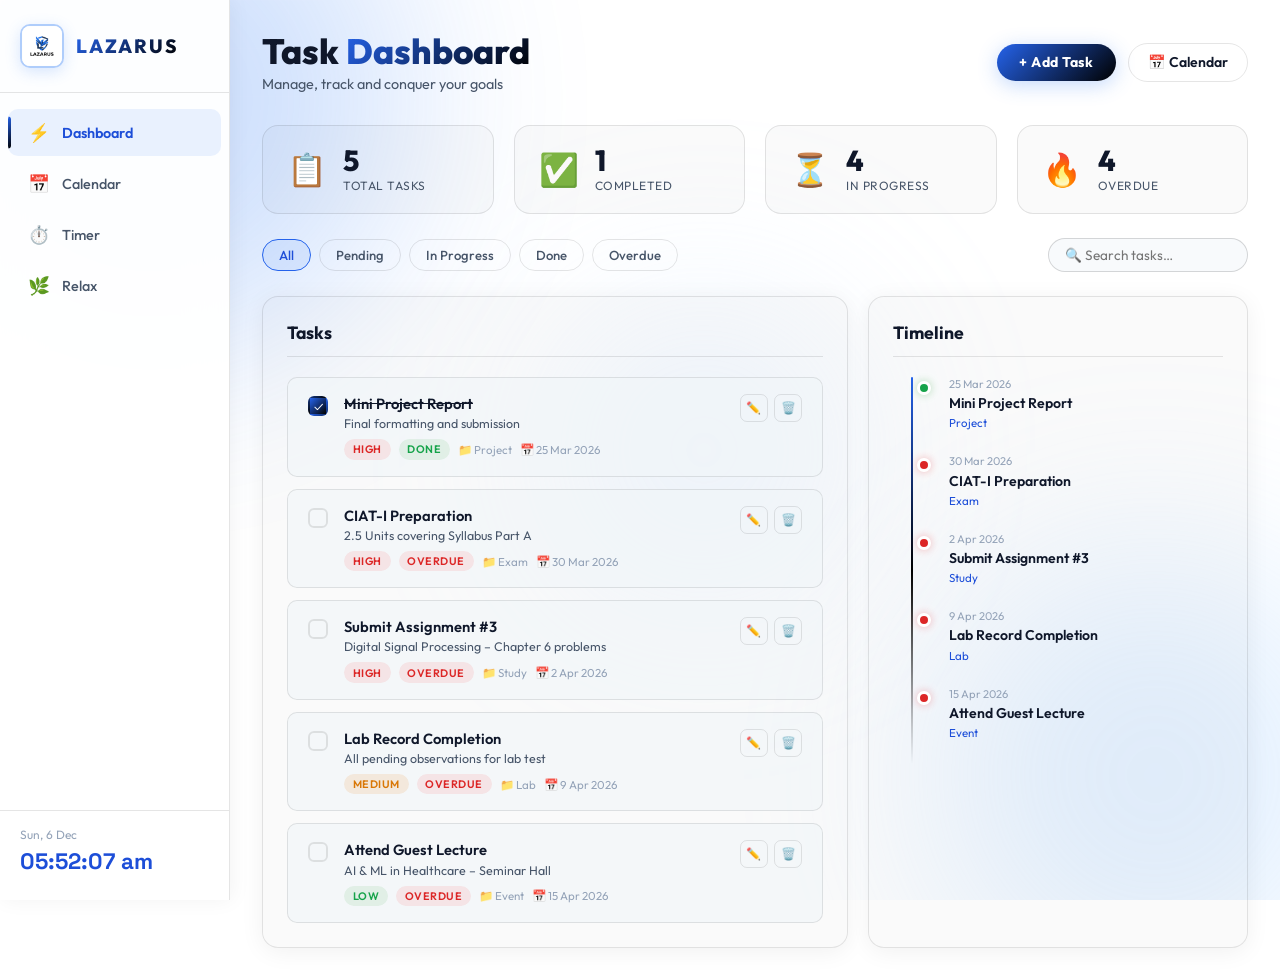
==== index.html @ f852802d "Initial commit for LAZARUS website" ====
<!DOCTYPE html>
<html lang="en">
<head>
  <meta charset="UTF-8" />
  <meta name="viewport" content="width=device-width, initial-scale=1.0"/>
  <title>LAZARUS – Task Manager & Tracker</title>
  <meta name="description" content="LAZARUS – Your personal task manager, timeline tracker, academic calendar, timer and relax hub." />
  <link rel="preconnect" href="https://fonts.googleapis.com" />
  <link href="https://fonts.googleapis.com/css2?family=Outfit:wght@300;400;500;600;700;800&family=Space+Grotesk:wght@300;400;500;600;700&display=swap" rel="stylesheet" />
  <link rel="stylesheet" href="css/style.css" />
  <link rel="icon" href="assets/logo.png" />
</head>
<body>

  <!-- SVG Gradient Defs (for timer ring) -->
  <svg style="position:absolute;width:0;height:0;overflow:hidden">
    <defs>
      <linearGradient id="ringGrad" x1="0%" y1="0%" x2="100%" y2="100%">
        <stop offset="0%"   stop-color="#2563eb"/>
        <stop offset="50%"  stop-color="#1d4ed8"/>
        <stop offset="100%" stop-color="#000000"/>
      </linearGradient>
    </defs>
  </svg>

  <!-- Animated background -->
  <div class="bg-orbs" id="bgOrbs">
    <div class="orb orb1"></div>
    <div class="orb orb2"></div>
    <div class="orb orb3"></div>
  </div>
  <div class="grid-overlay"></div>

  <!-- ═══════════════════════════════════════════════════════
       SIDEBAR
       ═══════════════════════════════════════════════════════ -->
  <aside class="sidebar" id="sidebar">
    <div class="sidebar-logo">
      <img src="assets/logo.png" alt="LAZARUS Logo" class="logo-img" />
      <span class="logo-text">LAZARUS</span>
    </div>
    <nav class="sidebar-nav">
      <a href="#" class="nav-item active" data-page="dashboard" id="nav-dashboard">
        <span class="nav-icon">⚡</span><span class="nav-label">Dashboard</span>
      </a>
      <a href="#" class="nav-item" data-page="calendar" id="nav-calendar">
        <span class="nav-icon">📅</span><span class="nav-label">Calendar</span>
      </a>
      <a href="#" class="nav-item" data-page="timer" id="nav-timer">
        <span class="nav-icon">⏱️</span><span class="nav-label">Timer</span>
      </a>
      <a href="#" class="nav-item" data-page="relax" id="nav-relax">
        <span class="nav-icon">🌿</span><span class="nav-label">Relax</span>
      </a>
    </nav>
    <div class="sidebar-footer">
      <div class="sidebar-date" id="sidebarDate"></div>
      <div class="sidebar-time" id="sidebarTime"></div>
    </div>
  </aside>

  <!-- ═══════════════════════════════════════════════════════
       PAGE 1 ─ DASHBOARD
       ═══════════════════════════════════════════════════════ -->
  <main class="main-content page-section active" id="page-dashboard">
    <header class="topbar">
      <div class="topbar-left">
        <h1 class="page-title">Task <span class="gradient-text">Dashboard</span></h1>
        <p class="page-subtitle">Manage, track and conquer your goals</p>
      </div>
      <div class="topbar-right">
        <button class="btn-primary" id="addTaskBtn">+ Add Task</button>
        <button class="btn-secondary" id="goCalendarBtn">📅 Calendar</button>
      </div>
    </header>

    <!-- Stats -->
    <section class="stats-row" aria-label="Task statistics">
      <div class="stat-card"><div class="stat-icon">📋</div><div class="stat-info"><span class="stat-num" id="statTotal">0</span><span class="stat-label">Total Tasks</span></div></div>
      <div class="stat-card"><div class="stat-icon">✅</div><div class="stat-info"><span class="stat-num" id="statDone">0</span><span class="stat-label">Completed</span></div></div>
      <div class="stat-card"><div class="stat-icon">⏳</div><div class="stat-info"><span class="stat-num" id="statPending">0</span><span class="stat-label">In Progress</span></div></div>
      <div class="stat-card"><div class="stat-icon">🔥</div><div class="stat-info"><span class="stat-num" id="statOverdue">0</span><span class="stat-label">Overdue</span></div></div>
    </section>

    <!-- Filters -->
    <div class="filter-bar">
      <button class="filter-btn active" data-filter="all">All</button>
      <button class="filter-btn" data-filter="pending">Pending</button>
      <button class="filter-btn" data-filter="in-progress">In Progress</button>
      <button class="filter-btn" data-filter="done">Done</button>
      <button class="filter-btn" data-filter="overdue">Overdue</button>
      <div class="filter-search"><input type="text" id="searchInput" placeholder="🔍 Search tasks…" /></div>
    </div>

    <!-- Tasks + Timeline -->
    <div class="dash-grid">
      <section class="task-section glass-card">
        <h2 class="section-title">Tasks</h2>
        <div class="task-list" id="taskList"></div>
        <div class="empty-state" id="emptyState" style="display:none">
          <div class="empty-icon">📭</div>
          <p>No tasks yet. Click <strong>+ Add Task</strong> to get started!</p>
        </div>
      </section>
      <section class="timeline-section glass-card">
        <h2 class="section-title">Timeline</h2>
        <div class="timeline" id="timeline"></div>
      </section>
    </div>
  </main>

  <!-- ═══════════════════════════════════════════════════════
       PAGE 2 ─ CALENDAR
       ═══════════════════════════════════════════════════════ -->
  <main class="main-content page-section" id="page-calendar">
    <header class="topbar">
      <div class="topbar-left">
        <h1 class="page-title">Academic <span class="gradient-text">Calendar</span></h1>
        <p class="page-subtitle">KPR Institute – Even Semester 2025–2026</p>
      </div>
      <div class="topbar-right">
        <button class="btn-secondary" id="prevMonth">‹ Prev</button>
        <span class="month-label" id="monthLabel"></span>
        <button class="btn-secondary" id="nextMonth">Next ›</button>
      </div>
    </header>

    <div class="cal-summary-strip glass-card">
      <div class="summary-item"><span class="sum-icon">📅</span><span class="sum-num" id="sumWorkingDays">–</span><span class="sum-label">Working Days</span></div>
      <div class="summary-item"><span class="sum-icon">🎉</span><span class="sum-num" id="sumHolidays">–</span><span class="sum-label">Holidays</span></div>
      <div class="summary-item"><span class="sum-icon">🗓️</span><span class="sum-num" id="sumSundays">–</span><span class="sum-label">Sundays</span></div>
      <div class="summary-item"><span class="sum-icon">📊</span><span class="sum-num" id="sumProgress">–%</span><span class="sum-label">Month Progress</span></div>
    </div>

    <div class="cal-layout">
      <section class="cal-section glass-card">
        <div class="cal-header">
          <div class="cal-day-names"><span>Sun</span><span>Mon</span><span>Tue</span><span>Wed</span><span>Thu</span><span>Fri</span><span>Sat</span></div>
        </div>
        <div class="cal-grid" id="calGrid"></div>
        <div class="cal-legend">
          <span class="leg-item"><span class="leg-dot ld-today"></span> Today</span>
          <span class="leg-item"><span class="leg-dot ld-holiday"></span> Holiday</span>
          <span class="leg-item"><span class="leg-dot ld-sunday"></span> Sunday</span>
          <span class="leg-item"><span class="leg-dot ld-working"></span> Working Day</span>
          <span class="leg-item"><span class="leg-dot ld-event"></span> Exam/Event</span>
        </div>
      </section>
      <aside class="cal-aside">
        <div class="cal-info-card glass-card">
          <h3>🎉 Holidays This Month</h3>
          <ul class="holiday-list" id="holidayList"></ul>
        </div>
        <div class="cal-info-card glass-card">
          <h3>📌 Key Academic Events</h3>
          <ul class="event-list" id="eventList"></ul>
        </div>
      </aside>
    </div>
  </main>

  <!-- ═══════════════════════════════════════════════════════
       PAGE 3 ─ TIMER
       ═══════════════════════════════════════════════════════ -->
  <main class="main-content page-section" id="page-timer">
    <header class="topbar">
      <div class="topbar-left">
        <h1 class="page-title">Focus <span class="gradient-text">Timer</span></h1>
        <p class="page-subtitle">Stay focused, stay productive</p>
      </div>
    </header>

    <div class="timer-mode-tabs">
      <button class="mode-tab active" data-mode="pomodoro">🍅 Pomodoro</button>
      <button class="mode-tab" data-mode="countdown">⏬ Countdown</button>
      <button class="mode-tab" data-mode="stopwatch">⏱ Stopwatch</button>
    </div>

    <div class="timer-center">
      <div class="timer-ring-wrapper">
        <svg class="timer-ring" viewBox="0 0 300 300">
          <circle class="ring-bg" cx="150" cy="150" r="130" />
          <circle class="ring-progress" cx="150" cy="150" r="130" id="ringProgress" stroke="url(#ringGrad)" />
        </svg>
        <div class="timer-display">
          <div class="timer-mode-label" id="timerModeLabel">🍅 FOCUS</div>
          <div class="timer-digits" id="timerDigits">25:00</div>
          <div class="timer-session" id="timerSession">Session 1</div>
        </div>
      </div>

      <div class="timer-controls">
        <button class="timer-btn" id="timerReset" title="Reset">↺</button>
        <button class="timer-btn timer-btn-main" id="timerStart">▶</button>
        <button class="timer-btn" id="timerSkip" title="Skip">⏭</button>
      </div>

      <!-- Countdown input -->
      <div class="countdown-input" id="countdownInput" style="display:none">
        <div class="ci-row">
          <div class="ci-field"><input type="number" id="cdHours" min="0" max="99" value="0" /><label>Hours</label></div>
          <span class="ci-sep">:</span>
          <div class="ci-field"><input type="number" id="cdMinutes" min="0" max="59" value="5" /><label>Minutes</label></div>
          <span class="ci-sep">:</span>
          <div class="ci-field"><input type="number" id="cdSeconds" min="0" max="59" value="0" /><label>Seconds</label></div>
        </div>
        <button class="btn-primary" id="setCountdownBtn">Set Timer</button>
      </div>

      <!-- Pomodoro settings -->
      <div class="pomodoro-settings glass-card" id="pomodoroSettings">
        <h3>⚙️ Pomodoro Settings</h3>
        <div class="pomo-row"><label>Focus (min)</label><input type="range" id="focusDur" min="5" max="60" value="25" step="5" /><span id="focusDurVal">25</span></div>
        <div class="pomo-row"><label>Short Break (min)</label><input type="range" id="shortBreak" min="1" max="15" value="5" step="1" /><span id="shortBreakVal">5</span></div>
        <div class="pomo-row"><label>Long Break (min)</label><input type="range" id="longBreak" min="5" max="30" value="15" step="5" /><span id="longBreakVal">15</span></div>
        <div class="pomo-row"><label>Sessions before long break</label><input type="range" id="sessionsCount" min="2" max="8" value="4" step="1" /><span id="sessionsCountVal">4</span></div>
      </div>

      <!-- Laps -->
      <div class="laps-section glass-card" id="lapsSection" style="display:none">
        <h3>🏁 Laps</h3>
        <div class="laps-list" id="lapsList"></div>
        <button class="btn-ghost" id="lapBtn">+ Record Lap</button>
      </div>
    </div>
  </main>

  <!-- ═══════════════════════════════════════════════════════
       PAGE 4 ─ RELAX
       ═══════════════════════════════════════════════════════ -->
  <main class="main-content page-section" id="page-relax">
    <header class="topbar">
      <div class="topbar-left">
        <h1 class="page-title">Relax & <span class="gradient-text">Wellness</span></h1>
        <p class="page-subtitle">Take a breath. You deserve it.</p>
      </div>
    </header>

    <section class="relax-grid">
      <div class="activity-card glass-card"><div class="activity-icon">🫁</div><h3>Deep Breathing</h3><p>4-7-8 breathing technique to reduce anxiety instantly</p><button class="btn-primary start-activity" data-activity="breathe">Start</button></div>
      <div class="activity-card glass-card"><div class="activity-icon">👁️</div><h3>Eye Relaxation</h3><p>20-20-20 rule and palming to relieve eye strain</p><button class="btn-primary start-activity" data-activity="eye">Start</button></div>
      <div class="activity-card glass-card"><div class="activity-icon">🧘</div><h3>Desk Stretches</h3><p>Quick stretches to release tension from long sessions</p><button class="btn-primary start-activity" data-activity="stretch">Start</button></div>
      <div class="activity-card glass-card"><div class="activity-icon">🌸</div><h3>Mindfulness Pause</h3><p>5-4-3-2-1 grounding technique for sensory awareness</p><button class="btn-primary start-activity" data-activity="mindful">Start</button></div>
      <div class="activity-card glass-card"><div class="activity-icon">💆</div><h3>Neck & Shoulder Roll</h3><p>Ease neck stiffness with guided movements</p><button class="btn-primary start-activity" data-activity="neck">Start</button></div>
      <div class="activity-card glass-card"><div class="activity-icon">🎯</div><h3>Focus Reset</h3><p>Box breathing to re-center and sharpen concentration</p><button class="btn-primary start-activity" data-activity="focus">Start</button></div>
    </section>
  </main>

  <!-- ═══════════════════════════════════════════════════════
       MODALS
       ═══════════════════════════════════════════════════════ -->

  <!-- Add/Edit Task Modal -->
  <div class="modal-overlay" id="modalOverlay">
    <div class="modal glass-card" id="taskModal">
      <div class="modal-header">
        <h3 id="modalTitle">Add New Task</h3>
        <button class="modal-close" id="modalClose">✕</button>
      </div>
      <form id="taskForm">
        <div class="form-group"><label for="taskName">Task Name</label><input type="text" id="taskName" placeholder="Enter task name…" required /></div>
        <div class="form-group"><label for="taskDesc">Description</label><textarea id="taskDesc" placeholder="Brief description…" rows="3"></textarea></div>
        <div class="form-row">
          <div class="form-group"><label for="taskDate">Due Date</label><input type="date" id="taskDate" required /></div>
          <div class="form-group"><label for="taskPriority">Priority</label><select id="taskPriority"><option value="low">🟢 Low</option><option value="medium" selected>🟡 Medium</option><option value="high">🔴 High</option></select></div>
        </div>
        <div class="form-group"><label for="taskStatus">Status</label><select id="taskStatus"><option value="pending">⏳ Pending</option><option value="in-progress">🔄 In Progress</option><option value="done">✅ Done</option></select></div>
        <div class="form-group"><label for="taskCategory">Category</label><input type="text" id="taskCategory" placeholder="e.g. Study, Project, Personal…" /></div>
        <div class="modal-actions">
          <button type="button" class="btn-ghost" id="cancelBtn">Cancel</button>
          <button type="submit" class="btn-primary" id="saveTaskBtn">Save Task</button>
        </div>
      </form>
    </div>
  </div>

  <!-- Relax Activity Modal -->
  <div class="relax-overlay" id="relaxOverlay" style="display:none">
    <div class="relax-modal glass-card" id="relaxModal">
      <button class="modal-close" id="relaxClose">✕</button>
      <div class="relax-header">
        <div class="relax-icon-big" id="relaxIconBig"></div>
        <h2 id="relaxTitle"></h2>
        <p id="relaxSubtitle"></p>
      </div>
      <div class="relax-anim-area" id="relaxAnimArea">
        <div class="breath-circle" id="breathCircle" style="display:none">
          <div class="breath-ring"></div>
          <div class="breath-text" id="breathText">Ready</div>
        </div>
        <div class="eye-exercise" id="eyeExercise" style="display:none">
          <div class="eye-target" id="eyeTarget">👁️</div>
        </div>
        <div class="generic-anim" id="genericAnim" style="display:none">
          <div class="pulse-dot"></div>
        </div>
      </div>
      <div class="step-display">
        <div class="step-progress-bar"><div class="step-progress-fill" id="stepFill"></div></div>
        <div class="step-counter" id="stepCounter">Step 1 of 5</div>
        <div class="step-instruction" id="stepInstruction"></div>
        <div class="step-duration" id="stepDuration"></div>
      </div>
      <div class="relax-nav">
        <button class="btn-ghost" id="prevStep" disabled>‹ Prev</button>
        <button class="btn-primary" id="nextStep">Next ›</button>
      </div>
    </div>
  </div>

  <!-- Single unified JavaScript -->
  <script src="js/app.js"></script>
</body>
</html>
---- css/style.css ----
/* ============================================================
   LAZARUS – Master Stylesheet
   Design: Dark neon-tech with glassmorphism + animations
   ============================================================ */

/* ------------ Google Fonts & CSS Reset ------------ */
*, *::before, *::after { box-sizing: border-box; margin: 0; padding: 0; }

:root {
  /* Color Palette – White Background, Black Text, Blue Accents */
  --bg-deep:       #ffffff;
  --bg-mid:        #f1f5f9;
  --bg-card:       rgba(0,0,0,0.02);
  --bg-card-hover: rgba(0,0,0,0.05);
  --border:        rgba(0,0,0,0.1);
  --border-glow:   rgba(37,99,235,0.4);

  --sky:    #2563eb;
  --sky-dark: #1d4ed8;
  --orange: #000000;
  --orange-light: #333333;
  --orange-dark: #000000;
  --blue:   #3b82f6;
  --green:  #16a34a;
  --red:    #dc2626;
  --amber:  #d97706;
  --purple: #7c3aed;
  --pink:   #db2777;

  --text-primary:   #0f172a;
  --text-secondary: #475569;
  --text-muted:     #94a3b8;

  /* Gradient */
  --grad-main:  linear-gradient(135deg, var(--sky) 0%, #000000 100%);
  --grad-warm:  linear-gradient(135deg, #000000, var(--sky));
  --grad-cool:  linear-gradient(135deg, var(--sky), var(--blue));

  /* Sidebar */
  --sidebar-w: 230px;

  /* Typography */
  --font-main: 'Outfit', sans-serif;
  --font-mono: 'Space Grotesk', monospace;

  /* Spacing */
  --gap: 1.25rem;
  --radius: 16px;
  --radius-sm: 10px;
  --radius-lg: 24px;

  /* Transition */
  --tr: 0.3s cubic-bezier(0.4, 0, 0.2, 1);
}

html { scroll-behavior: smooth; }

body {
  font-family: var(--font-main);
  background: var(--bg-deep);
  color: var(--text-primary);
  min-height: 100vh;
  display: flex;
  overflow-x: hidden;
  
  
}

/* ============================================================
   ANIMATED BACKGROUND
   ============================================================ */
.bg-orbs {
  position: fixed;
  inset: 0;
  pointer-events: none;
  z-index: 0;
  overflow: hidden;
}

.orb {
  position: absolute;
  border-radius: 50%;
  filter: blur(100px);
  opacity: 0.25;
  animation: drift 18s ease-in-out infinite;
}

.orb1 {
  width: 500px; height: 500px;
  background: #3b82f6;
  top: -150px; left: -100px;
  animation-delay: 0s;
}
.orb2 {
  width: 450px; height: 450px;
  background: #93c5fd;
  bottom: -100px; right: -100px;
  animation-delay: -6s;
}
.orb3 {
  width: 300px; height: 300px;
  background: #bfdbfe;
  top: 50%; left: 55%;
  transform: translate(-50%, -50%);
  animation-delay: -12s;
}

@keyframes drift {
  0%,100% { transform: translate(0,0) scale(1); }
  33%      { transform: translate(40px,-30px) scale(1.05); }
  66%      { transform: translate(-30px,40px) scale(0.95); }
}

/* Relax page soft orbs */
.page-relax .orb1 { background: #2563eb; }
.page-relax .orb2 { background: #0f172a; }
.page-relax .orb3 { background: #1e3a8a; opacity:0.2; }

.grid-overlay {
  position: fixed;
  inset: 0;
  z-index: 0;
  pointer-events: none;
  background-image:
    linear-gradient(rgba(255,255,255,0.03) 1px, transparent 1px),
    linear-gradient(90deg, rgba(255,255,255,0.03) 1px, transparent 1px);
  background-size: 48px 48px;
}

/* ============================================================
   SIDEBAR
   ============================================================ */
.sidebar {
  position: fixed;
  left: 0; top: 0; bottom: 0;
  width: var(--sidebar-w);
  background: rgba(255,255,255,0.95);
  backdrop-filter: blur(20px);
  border-right: 1px solid rgba(0,0,0,0.1);
  display: flex;
  flex-direction: column;
  z-index: 100;
  padding: 1.5rem 0;
  transition: var(--tr);
  box-shadow: 2px 0 20px rgba(0,0,0,0.05);
}

.sidebar-logo {
  display: flex;
  align-items: center;
  gap: 0.75rem;
  padding: 0 1.25rem 1.5rem;
  border-bottom: 1px solid var(--border);
}

.logo-img {
  width: 44px; height: 44px;
  border-radius: 10px;
  object-fit: cover;
  border: 2px solid rgba(59,130,246,0.4);
  box-shadow: 0 4px 15px rgba(59,130,246,0.2);
  transition: var(--tr);
}
.logo-img:hover { box-shadow: 0 4px 25px rgba(59,130,246,0.4); transform: scale(1.05); }

.logo-text {
  font-weight: 800;
  font-size: 1.2rem;
  background: var(--grad-main);
  -webkit-background-clip: text;
  -webkit-text-fill-color: transparent;
  background-clip: text;
  letter-spacing: 2px;
}

.sidebar-nav {
  flex: 1;
  padding: 1rem 0;
  display: flex;
  flex-direction: column;
  gap: 0.25rem;
}

.nav-item {
  display: flex;
  align-items: center;
  gap: 0.75rem;
  padding: 0.75rem 1.25rem;
  color: var(--text-secondary);
  text-decoration: none;
  border-radius: var(--radius-sm);
  margin: 0 0.5rem;
  font-weight: 500;
  font-size: 0.9rem;
  transition: var(--tr);
  position: relative;
  overflow: hidden;
}

.nav-item::before {
  content: '';
  position: absolute;
  left: 0; top: 50%;
  transform: translateY(-50%);
  width: 3px; height: 0;
  background: var(--grad-main);
  border-radius: 0 3px 3px 0;
  transition: var(--tr);
}

.nav-item:hover {
  color: var(--text-primary);
  background: rgba(59,130,246,0.06);
}
.nav-item:hover::before { height: 60%; }

.nav-item.active {
  color: var(--sky-dark);
  background: rgba(59,130,246,0.1);
  font-weight: 600;
}
.nav-item.active::before { height: 70%; }

.nav-icon { font-size: 1.1rem; }
.nav-label { font-size: 0.9rem; }

.sidebar-footer {
  padding: 1rem 1.25rem 0;
  border-top: 1px solid var(--border);
  font-size: 0.75rem;
  color: var(--text-muted);
}
.sidebar-time {
  font-size: 1.4rem;
  font-weight: 700;
  color: var(--sky-dark);
  font-family: var(--font-mono);
  margin-top: 0.3rem;
}

/* ============================================================
   MAIN CONTENT
   ============================================================ */
.main-content {
  margin-left: var(--sidebar-w);
  flex: 1;
  padding: 2rem;
  position: relative;
  z-index: 1;
  min-height: 100vh;
  overflow-y: auto;
}

.topbar {
  display: flex;
  align-items: center;
  justify-content: space-between;
  flex-wrap: wrap;
  gap: 1rem;
  margin-bottom: 2rem;
  animation: slideDown 0.5s ease forwards;
}

@keyframes slideDown {
  from { opacity:0; transform:translateY(-20px); }
  to   { opacity:1; transform:translateY(0); }
}

.page-title {
  font-size: 2.2rem;
  font-weight: 800;
  line-height: 1.1;
}
.gradient-text {
  background: var(--grad-main);
  -webkit-background-clip: text;
  -webkit-text-fill-color: transparent;
  background-clip: text;
}
.page-subtitle { color: var(--text-secondary); font-size: 0.9rem; margin-top: 0.25rem; }

.topbar-right { display: flex; align-items: center; gap: 0.75rem; flex-wrap: wrap; }

/* ============================================================
   GLASS CARD
   ============================================================ */
.glass-card {
  background: var(--bg-card);
  border: 1px solid var(--border);
  border-radius: var(--radius);
  backdrop-filter: blur(20px);
  -webkit-backdrop-filter: blur(20px);
  transition: var(--tr);
  animation: fadeUp 0.5s ease forwards;
  box-shadow: 0 4px 24px rgba(0,0,0,0.06);
}
.glass-card:hover { border-color: rgba(37,99,235,0.25); box-shadow: 0 8px 32px rgba(37,99,235,0.1); }

@keyframes fadeUp {
  from { opacity:0; transform:translateY(24px); }
  to   { opacity:1; transform:translateY(0); }
}

/* ============================================================
   BUTTONS
   ============================================================ */
.btn-primary {
  background: var(--grad-main);
  color: #ffffff;
  font-weight: 700;
  font-size: 0.88rem;
  padding: 0.6rem 1.4rem;
  border: none;
  border-radius: 50px;
  cursor: pointer;
  transition: var(--tr);
  font-family: var(--font-main);
  letter-spacing: 0.5px;
  box-shadow: 0 4px 20px rgba(59,130,246,0.3);
}
.btn-primary:hover { transform: translateY(-2px); box-shadow: 0 8px 30px rgba(0,0,0,0.35); }
.btn-primary:active { transform: translateY(0); }

.btn-secondary {
  background: transparent;
  color: var(--text-primary);
  font-weight: 600;
  font-size: 0.88rem;
  padding: 0.6rem 1.2rem;
  border: 1px solid var(--border);
  border-radius: 50px;
  cursor: pointer;
  transition: var(--tr);
  font-family: var(--font-main);
  text-decoration: none;
  display: inline-flex;
  align-items: center;
  gap: 0.4rem;
}
.btn-secondary:hover { border-color: var(--sky); color: var(--sky-dark); background: rgba(59,130,246,0.08); }

.btn-ghost {
  background: transparent;
  color: var(--text-secondary);
  font-weight: 500;
  font-size: 0.88rem;
  padding: 0.6rem 1.2rem;
  border: 1px solid var(--border);
  border-radius: 50px;
  cursor: pointer;
  transition: var(--tr);
  font-family: var(--font-main);
}
.btn-ghost:hover { color: var(--text-primary); background: var(--bg-card-hover); }
.btn-ghost:disabled { opacity: 0.4; cursor: not-allowed; }

/* ============================================================
   STATS ROW (Dashboard)
   ============================================================ */
.stats-row {
  display: grid;
  grid-template-columns: repeat(4, 1fr);
  gap: var(--gap);
  margin-bottom: 1.5rem;
  animation: fadeUp 0.5s 0.1s ease both;
}

.stat-card {
  display: flex;
  align-items: center;
  gap: 1rem;
  padding: 1.25rem 1.5rem;
  border-radius: var(--radius);
  background: var(--bg-card);
  border: 1px solid var(--border);
  backdrop-filter: blur(20px);
  position: relative;
  overflow: hidden;
  cursor: default;
  transition: var(--tr);
}
.stat-card:hover { transform: translateY(-3px); border-color: var(--border-glow); box-shadow: 0 8px 24px rgba(59,130,246,0.12); }
.stat-card::after {
  content:'';
  position:absolute;
  inset:0;
  background: var(--grad-main);
  opacity: 0;
  transition: var(--tr);
  border-radius: var(--radius);
}
.stat-card:hover::after { opacity: 0.04; }

.stat-icon { font-size: 2rem; }
.stat-num { display: block; font-size: 1.8rem; font-weight: 800; color: var(--text-primary); line-height: 1; }
.stat-label { display: block; font-size: 0.75rem; color: var(--text-secondary); margin-top: 0.2rem; text-transform: uppercase; letter-spacing: 0.5px; }

/* ============================================================
   FILTER BAR
   ============================================================ */
.filter-bar {
  display: flex;
  align-items: center;
  gap: 0.5rem;
  margin-bottom: 1.5rem;
  flex-wrap: wrap;
  animation: fadeUp 0.5s 0.15s ease both;
}
.filter-btn {
  padding: 0.45rem 1rem;
  border-radius: 50px;
  border: 1px solid var(--border);
  background: transparent;
  color: var(--text-secondary);
  font-size: 0.82rem;
  font-weight: 500;
  cursor: pointer;
  transition: var(--tr);
  font-family: var(--font-main);
}
.filter-btn.active, .filter-btn:hover { border-color: var(--sky); color: var(--sky-dark); background: rgba(59,130,246,0.1); }
.filter-search { margin-left: auto; }
.filter-search input {
  background: #f8fafc;
  border: 1px solid rgba(0,0,0,0.15);
  border-radius: 50px;
  color: var(--text-primary);
  padding: 0.45rem 1rem;
  font-size: 0.85rem;
  font-family: var(--font-main);
  outline: none;
  transition: var(--tr);
  width: 200px;
}
.filter-search input:focus { border-color: var(--sky); box-shadow: 0 0 0 3px rgba(59,130,246,0.15); }

/* ============================================================
   DASH GRID
   ============================================================ */
.dash-grid {
  display: grid;
  grid-template-columns: 1fr 380px;
  gap: var(--gap);
  animation: fadeUp 0.5s 0.2s ease both;
}

.section-title {
  font-size: 1.1rem;
  font-weight: 700;
  color: var(--text-primary);
  margin-bottom: 1.25rem;
  padding-bottom: 0.75rem;
  border-bottom: 1px solid var(--border);
}

.task-section, .timeline-section { padding: 1.5rem; }

/* ============================================================
   TASK LIST
   ============================================================ */
.task-list { display: flex; flex-direction: column; gap: 0.75rem; }

.task-item {
  display: flex;
  align-items: flex-start;
  gap: 1rem;
  padding: 1rem 1.25rem;
  border-radius: var(--radius-sm);
  background: rgba(241,245,249,0.6);
  border: 1px solid var(--border);
  transition: var(--tr);
  animation: fadeUp 0.4s ease both;
  cursor: pointer;
}
.task-item:hover { background: var(--bg-card-hover); border-color: rgba(59,130,246,0.2); transform: translateX(4px); }
.task-item.done { opacity: 0.5; }
.task-item.done .task-name { text-decoration: line-through; }

.task-checkbox {
  width: 20px; height: 20px;
  border-radius: 6px;
  border: 2px solid var(--border);
  display: flex; align-items: center; justify-content: center;
  font-size: 0.75rem;
  flex-shrink: 0;
  margin-top: 2px;
  cursor: pointer;
  transition: var(--tr);
}
.task-checkbox.checked { background: var(--grad-main); border-color: transparent; color: #fff; }

.task-body { flex: 1; min-width: 0; }
.task-name { font-weight: 600; font-size: 0.92rem; color: var(--text-primary); }
.task-desc { font-size: 0.78rem; color: var(--text-secondary); margin-top: 0.2rem; overflow: hidden; text-overflow: ellipsis; white-space: nowrap; }
.task-meta { display: flex; gap: 0.5rem; align-items: center; margin-top: 0.5rem; flex-wrap: wrap; }

.task-tag {
  font-size: 0.68rem;
  padding: 0.2rem 0.55rem;
  border-radius: 20px;
  font-weight: 600;
  text-transform: uppercase;
  letter-spacing: 0.5px;
}
.tag-low    { background: rgba(76,175,80,0.12); color: var(--green); }
.tag-medium { background: rgba(217,119,6,0.12);  color: var(--amber); }
.tag-high   { background: rgba(239,83,80,0.12);  color: var(--red); }
.tag-pending  { background: rgba(33,150,243,0.12); color: var(--blue); }
.tag-in-progress { background: rgba(124,58,237,0.12); color: var(--purple); }
.tag-done     { background: rgba(76,175,80,0.12); color: var(--green); }
.tag-overdue  { background: rgba(239,83,80,0.12); color: var(--red); }

.task-date { font-size: 0.72rem; color: var(--text-muted); }

.task-actions { display: flex; gap: 0.4rem; flex-shrink: 0; }
.task-action-btn {
  width: 28px; height: 28px;
  border-radius: 7px;
  border: 1px solid var(--border);
  background: transparent;
  cursor: pointer;
  font-size: 0.75rem;
  display: flex; align-items: center; justify-content: center;
  transition: var(--tr);
  color: var(--text-secondary);
}
.task-action-btn:hover { background: rgba(59,130,246,0.1); color: var(--sky-dark); border-color: var(--sky); }

.empty-state {
  text-align: center;
  padding: 3rem 1rem;
  color: var(--text-secondary);
}
.empty-icon { font-size: 3rem; margin-bottom: 0.75rem; }

/* ============================================================
   TIMELINE
   ============================================================ */
.timeline { position: relative; padding-left: 1rem; }
.timeline::before {
  content:'';
  position: absolute;
  left: 1.15rem;
  top: 0; bottom: 0;
  width: 2px;
  background: linear-gradient(to bottom, var(--sky), var(--orange), transparent);
  border-radius: 2px;
}

.tl-item {
  position: relative;
  padding: 0 0 1.5rem 2.5rem;
  animation: fadeUp 0.4s ease both;
}
.tl-dot {
  position: absolute;
  left: 0.5rem;
  top: 4px;
  width: 14px; height: 14px;
  border-radius: 50%;
  background: var(--sky);
  border: 3px solid #ffffff;
  box-shadow: 0 0 10px rgba(59,130,246,0.4);
  transition: var(--tr);
}
.tl-item.done .tl-dot { background: var(--green); box-shadow: 0 0 10px rgba(76,175,80,0.4); }
.tl-item.overdue .tl-dot { background: var(--red); box-shadow: 0 0 10px rgba(239,83,80,0.4); animation: pulse-red 1.5s infinite; }

@keyframes pulse-red {
  0%,100% { box-shadow: 0 0 10px rgba(239,83,80,0.4); }
  50%      { box-shadow: 0 0 20px rgba(239,83,80,0.6); }
}

.tl-date { font-size: 0.7rem; color: var(--text-muted); margin-bottom: 0.2rem; }
.tl-name { font-size: 0.88rem; font-weight: 600; color: var(--text-primary); }
.tl-cat  { font-size: 0.72rem; color: var(--sky-dark); margin-top: 0.2rem; }

/* ============================================================
   MODAL
   ============================================================ */
.modal-overlay {
  position: fixed;
  inset: 0;
  background: rgba(0,0,0,0.8);
  backdrop-filter: blur(8px);
  z-index: 200;
  display: none;
  align-items: center;
  justify-content: center;
  animation: fadeIn 0.3s ease;
}
.modal-overlay.open { display: flex; }

@keyframes fadeIn { from{opacity:0} to{opacity:1} }

.modal {
  width: 90%;
  max-width: 480px;
  padding: 2rem;
  border-radius: var(--radius-lg);
  animation: scaleIn 0.3s ease;
  max-height: 90vh;
  overflow-y: auto;
}
@keyframes scaleIn {
  from { opacity:0; transform: scale(0.9); }
  to   { opacity:1; transform: scale(1); }
}

.modal-header {
  display: flex; align-items: center; justify-content: space-between;
  margin-bottom: 1.5rem;
}
.modal-header h3 { font-size: 1.2rem; font-weight: 700; }
.modal-close {
  width: 32px; height: 32px;
  border-radius: 8px;
  border: 1px solid var(--border);
  background: transparent;
  color: var(--text-secondary);
  cursor: pointer;
  font-size: 0.9rem;
  display: flex; align-items: center; justify-content: center;
  transition: var(--tr);
}
.modal-close:hover { background: rgba(239,83,80,0.1); color: var(--red); border-color: var(--red); }

.form-group { margin-bottom: 1rem; }
.form-row { display: grid; grid-template-columns: 1fr 1fr; gap: 1rem; }
.form-group label { display: block; font-size: 0.8rem; color: var(--text-secondary); margin-bottom: 0.4rem; font-weight: 500; }
.form-group input,
.form-group textarea,
.form-group select {
  width: 100%;
  background: #f8fafc;
  border: 1px solid rgba(0,0,0,0.15);
  border-radius: var(--radius-sm);
  color: #0f172a;
  padding: 0.65rem 0.9rem;
  font-size: 0.88rem;
  font-family: var(--font-main);
  outline: none;
  transition: var(--tr);
  resize: vertical;
}
.form-group input:focus,
.form-group textarea:focus,
.form-group select:focus {
  border-color: var(--sky);
  box-shadow: 0 0 0 3px rgba(59,130,246,0.15);
}
.form-group select option { background: #ffffff; }

.modal-actions { display: flex; gap: 0.75rem; justify-content: flex-end; margin-top: 1.5rem; }

/* ============================================================
   CALENDAR PAGE
   ============================================================ */
.cal-summary-strip {
  display: grid;
  grid-template-columns: repeat(4, 1fr);
  gap: var(--gap);
  padding: 1.5rem;
  margin-bottom: 1.5rem;
  animation: fadeUp 0.5s 0.1s ease both;
}

.summary-item {
  display: flex;
  flex-direction: column;
  align-items: center;
  gap: 0.25rem;
  text-align: center;
}
.sum-icon  { font-size: 1.5rem; }
.sum-num   { font-size: 2rem; font-weight: 800; color: var(--sky-dark); font-family: var(--font-mono); }
.sum-label { font-size: 0.75rem; color: var(--text-secondary); text-transform: uppercase; letter-spacing: 0.5px; }

.month-label { font-size: 1rem; font-weight: 700; color: var(--text-primary); padding: 0 0.5rem; min-width: 160px; text-align: center; }

.cal-layout {
  display: grid;
  grid-template-columns: 1fr 310px;
  gap: var(--gap);
  animation: fadeUp 0.5s 0.2s ease both;
}

.cal-section { padding: 1.5rem; }

.cal-day-names {
  display: grid;
  grid-template-columns: repeat(7, 1fr);
  text-align: center;
  margin-bottom: 0.75rem;
}
.cal-day-names span { font-size: 0.75rem; font-weight: 600; color: var(--text-muted); text-transform: uppercase; letter-spacing: 0.5px; padding: 0.5rem 0; }

.cal-grid {
  display: grid;
  grid-template-columns: repeat(7, 1fr);
  gap: 4px;
}

.cal-cell {
  aspect-ratio: 1;
  border-radius: 10px;
  display: flex;
  flex-direction: column;
  align-items: center;
  justify-content: center;
  font-size: 0.88rem;
  font-weight: 500;
  cursor: pointer;
  transition: var(--tr);
  position: relative;
  border: 1px solid transparent;
  color: var(--text-primary);
}
.cal-cell:hover { background: var(--bg-card-hover); border-color: var(--border); }
.cal-cell.empty { cursor: default; }
.cal-cell.today {
  background: rgba(59,130,246,0.15);
  border-color: var(--sky);
  color: var(--sky-dark);
  font-weight: 800;
  box-shadow: 0 0 15px rgba(59,130,246,0.2);
}
.cal-cell.holiday { color: var(--red); background: rgba(239,83,80,0.08); }
.cal-cell.sunday  { color: var(--text-muted); opacity: 0.6; }
.cal-cell.exam-event { border-color: var(--orange); background: rgba(0,0,0,0.08); }

.cal-cell .cell-dot {
  width: 4px; height: 4px;
  border-radius: 50%;
  position: absolute;
  bottom: 6px;
  background: var(--sky);
}
.cal-cell.holiday .cell-dot { background: var(--red); }
.cal-cell.exam-event .cell-dot { background: var(--orange); }

.cal-legend {
  display: flex;
  gap: 1rem;
  flex-wrap: wrap;
  margin-top: 1rem;
  padding-top: 1rem;
  border-top: 1px solid var(--border);
}
.leg-item { display: flex; align-items: center; gap: 0.4rem; font-size: 0.75rem; color: var(--text-secondary); }
.leg-dot { width: 10px; height: 10px; border-radius: 50%; }
.ld-today   { background: var(--sky); }
.ld-holiday { background: var(--red); }
.ld-sunday  { background: var(--text-muted); }
.ld-working { background: var(--green); }
.ld-event   { background: var(--orange); }

.cal-aside { display: flex; flex-direction: column; gap: var(--gap); }

.cal-info-card {
  padding: 1.25rem;
}

.cal-info-card h3 {
  font-size: 0.95rem;
  font-weight: 700;
  margin-bottom: 1rem;
  padding-bottom: 0.5rem;
  border-bottom: 1px solid var(--border);
}

.holiday-list, .event-list {
  list-style: none;
  display: flex;
  flex-direction: column;
  gap: 0.6rem;
}

.holiday-list li, .event-list li {
  display: flex;
  align-items: flex-start;
  gap: 0.6rem;
  font-size: 0.8rem;
}
.hol-date { color: var(--sky-dark); font-weight: 600; min-width: 70px; font-family: var(--font-mono); font-size: 0.72rem; }
.hol-name { color: var(--text-secondary); }
.evt-date { color: var(--orange-dark); font-weight: 600; min-width: 70px; font-family: var(--font-mono); font-size: 0.72rem; }
.evt-name { color: var(--text-secondary); }

/* ============================================================
   TIMER PAGE
   ============================================================ */
.timer-mode-tabs {
  display: flex;
  gap: 0.5rem;
  margin-bottom: 2rem;
  animation: fadeUp 0.5s 0.1s ease both;
}
.mode-tab {
  padding: 0.65rem 1.5rem;
  border-radius: 50px;
  border: 1px solid var(--border);
  background: transparent;
  color: var(--text-secondary);
  font-size: 0.9rem;
  font-weight: 600;
  cursor: pointer;
  transition: var(--tr);
  font-family: var(--font-main);
}
.mode-tab.active, .mode-tab:hover {
  background: rgba(59,130,246,0.12);
  border-color: var(--sky);
  color: var(--sky-dark);
}

.timer-center {
  display: flex;
  flex-direction: column;
  align-items: center;
  gap: 2rem;
  animation: fadeUp 0.5s 0.2s ease both;
}

.timer-ring-wrapper {
  position: relative;
  width: 300px;
  height: 300px;
}

.timer-ring { width: 100%; height: 100%; transform: rotate(-90deg); }
.ring-bg {
  fill: none;
  stroke: rgba(59,130,246,0.1);
  stroke-width: 8;
}
.ring-progress {
  fill: none;
  stroke: url(#ringGrad);
  stroke-width: 8;
  stroke-linecap: round;
  stroke-dasharray: 816.8;
  stroke-dashoffset: 0;
  transition: stroke-dashoffset 1s linear;
  filter: drop-shadow(0 0 8px rgba(59,130,246,0.4));
}

.timer-display {
  position: absolute;
  inset: 0;
  display: flex;
  flex-direction: column;
  align-items: center;
  justify-content: center;
}
.timer-mode-label { font-size: 0.7rem; letter-spacing: 3px; text-transform: uppercase; color: var(--sky-dark); font-weight: 700; }
.timer-digits {
  font-size: 3.5rem;
  font-weight: 800;
  font-family: var(--font-mono);
  color: var(--text-primary);
  line-height: 1;
  margin: 0.3rem 0;
  letter-spacing: -1px;
}
.timer-session { font-size: 0.75rem; color: var(--text-secondary); }

.timer-controls {
  display: flex;
  align-items: center;
  gap: 1rem;
}
.timer-btn {
  width: 52px; height: 52px;
  border-radius: 50%;
  border: 1px solid var(--border);
  background: transparent;
  color: var(--text-primary);
  font-size: 1.1rem;
  cursor: pointer;
  display: flex; align-items: center; justify-content: center;
  transition: var(--tr);
}
.timer-btn:hover { background: var(--bg-card-hover); border-color: var(--border-glow); }
.timer-btn-main {
  width: 68px; height: 68px;
  font-size: 1.5rem;
  background: var(--grad-main);
  border-color: transparent;
  color: #ffffff;
  font-weight: 700;
  box-shadow: 0 4px 20px rgba(59,130,246,0.3);
}
.timer-btn-main:hover { transform: scale(1.05); box-shadow: 0 8px 30px rgba(0,0,0,0.4); background: var(--grad-main); }

.pomodoro-settings {
  width: 100%;
  max-width: 480px;
  padding: 1.5rem;
}
.pomodoro-settings h3 { font-size: 1rem; font-weight: 700; margin-bottom: 1rem; }
.pomo-row {
  display: flex;
  align-items: center;
  gap: 1rem;
  margin-bottom: 0.75rem;
  font-size: 0.85rem;
}
.pomo-row label { min-width: 170px; color: var(--text-secondary); }
.pomo-row input[type=range] { flex: 1; accent-color: var(--sky); }
.pomo-row span { min-width: 28px; text-align: right; color: var(--sky-dark); font-weight: 700; font-family: var(--font-mono); }

.countdown-input { width: 100%; max-width: 360px; text-align: center; }
.ci-row { display: flex; align-items: center; justify-content: center; gap: 0.75rem; margin-bottom: 1.5rem; }
.ci-field { display: flex; flex-direction: column; align-items: center; gap: 0.4rem; }
.ci-field input {
  width: 72px; height: 64px;
  border-radius: 12px;
  border: 1px solid var(--border);
  background: var(--bg-card);
  color: var(--text-primary);
  font-size: 1.6rem;
  font-weight: 700;
  font-family: var(--font-mono);
  text-align: center;
  outline: none;
  transition: var(--tr);
}
.ci-field input:focus { border-color: var(--sky); box-shadow: 0 0 0 3px rgba(59,130,246,0.15); }
.ci-field label { font-size: 0.7rem; color: var(--text-muted); text-transform: uppercase; letter-spacing: 0.5px; }
.ci-sep { font-size: 2rem; font-weight: 700; color: var(--text-muted); margin-top: -1rem; }

.laps-section { width: 100%; max-width: 400px; padding: 1.25rem; }
.laps-section h3 { font-size: 0.95rem; font-weight: 700; margin-bottom: 0.75rem; }
.laps-list { display: flex; flex-direction: column; gap: 0.4rem; max-height: 200px; overflow-y: auto; margin-bottom: 0.75rem; }
.lap-entry {
  display: flex; align-items: center; justify-content: space-between;
  padding: 0.5rem 0.75rem;
  border-radius: 8px;
  background: rgba(255,255,255,0.03);
  border: 1px solid var(--border);
  font-size: 0.82rem;
  font-family: var(--font-mono);
}
.lap-num { color: var(--text-muted); }
.lap-time { color: var(--sky-dark); font-weight: 700; }

/* ============================================================
   RELAX PAGE
   ============================================================ */
.relax-grid {
  display: grid;
  grid-template-columns: repeat(3, 1fr);
  gap: var(--gap);
  animation: fadeUp 0.5s 0.1s ease both;
}

.activity-card {
  padding: 2rem 1.5rem;
  text-align: center;
  cursor: default;
  transition: var(--tr);
  display: flex;
  flex-direction: column;
  align-items: center;
  gap: 1rem;
}
.activity-card:hover { transform: translateY(-5px); border-color: rgba(59,130,246,0.25); box-shadow: 0 8px 30px rgba(59,130,246,0.12); }

.activity-icon {
  font-size: 3rem;
  animation: float 3s ease-in-out infinite;
}

@keyframes float {
  0%,100% { transform: translateY(0); }
  50%      { transform: translateY(-8px); }
}

.activity-card:nth-child(2) .activity-icon { animation-delay: 0.5s; }
.activity-card:nth-child(3) .activity-icon { animation-delay: 1s; }
.activity-card:nth-child(4) .activity-icon { animation-delay: 1.5s; }
.activity-card:nth-child(5) .activity-icon { animation-delay: 2s; }
.activity-card:nth-child(6) .activity-icon { animation-delay: 2.5s; }

.activity-card h3 { font-size: 1rem; font-weight: 700; }
.activity-card p  { font-size: 0.82rem; color: var(--text-secondary); line-height: 1.5; }

/* RELAX MODAL */
.relax-overlay {
  position: fixed; inset: 0;
  background: rgba(0,0,0,0.8);
  backdrop-filter: blur(12px);
  z-index: 300;
  display: flex;
  align-items: center;
  justify-content: center;
  animation: fadeIn 0.4s ease;
}

.relax-modal {
  width: 90%;
  max-width: 560px;
  padding: 2.5rem;
  border-radius: var(--radius-lg);
  text-align: center;
  position: relative;
  animation: scaleIn 0.4s ease;
  max-height: 90vh;
  overflow-y: auto;
}

.relax-header { margin-bottom: 1.5rem; }
.relax-icon-big { font-size: 3.5rem; margin-bottom: 0.75rem; animation: float 3s ease-in-out infinite; }
.relax-header h2 { font-size: 1.5rem; font-weight: 800; margin-bottom: 0.5rem; }
.relax-header p  { font-size: 0.88rem; color: var(--text-secondary); }

/* BREATHING CIRCLE */
.relax-anim-area {
  height: 180px;
  display: flex;
  align-items: center;
  justify-content: center;
  margin: 1.5rem 0;
}

.breath-circle {
  width: 120px; height: 120px;
  border-radius: 50%;
  background: radial-gradient(circle, rgba(59,130,246,0.2), rgba(59,130,246,0.05));
  border: 2px solid var(--sky);
  display: flex;
  align-items: center;
  justify-content: center;
  position: relative;
  box-shadow: 0 0 30px rgba(59,130,246,0.2);
  transition: transform 0.8s cubic-bezier(0.4,0,0.2,1), box-shadow 0.8s ease;
}
.breath-circle.inhale {
  transform: scale(1.8);
  box-shadow: 0 0 60px rgba(59,130,246,0.5);
  background: radial-gradient(circle, rgba(59,130,246,0.35), rgba(59,130,246,0.1));
}
.breath-circle.hold {
  transform: scale(1.8);
  box-shadow: 0 0 60px rgba(0,0,0,0.4);
  border-color: var(--orange);
  background: radial-gradient(circle, rgba(0,0,0,0.2), rgba(0,0,0,0.05));
}
.breath-circle.exhale {
  transform: scale(1);
  box-shadow: 0 0 20px rgba(33,150,243,0.3);
  border-color: var(--blue);
  background: radial-gradient(circle, rgba(33,150,243,0.1), transparent);
}

.breath-ring {
  position: absolute;
  inset: -15px;
  border-radius: 50%;
  border: 1px solid rgba(59,130,246,0.25);
  animation: ringPulse 4s ease-in-out infinite;
}
@keyframes ringPulse {
  0%,100% { transform: scale(1); opacity: 0.5; }
  50%      { transform: scale(1.3); opacity: 0; }
}

.breath-text {
  font-size: 0.75rem;
  font-weight: 700;
  color: var(--sky-dark);
  text-transform: uppercase;
  letter-spacing: 1.5px;
  z-index: 1;
}

/* EYE EXERCISE */
.eye-exercise {
  width: 180px; height: 120px;
  border: 2px solid var(--border);
  border-radius: 14px;
  position: relative;
  overflow: hidden;
  background: rgba(59,130,246,0.05);
}
.eye-target {
  position: absolute;
  font-size: 1.5rem;
  transition: 1.5s cubic-bezier(0.4,0,0.2,1);
  transform: translate(-50%,-50%);
}

/* GENERIC / PULSE */
.pulse-dot {
  width: 60px; height: 60px;
  border-radius: 50%;
  background: var(--grad-main);
  animation: pulseDot 2s ease-in-out infinite;
}
@keyframes pulseDot {
  0%,100% { transform: scale(1); opacity: 0.8; box-shadow: 0 0 20px rgba(59,130,246,0.3); }
  50%      { transform: scale(1.5); opacity: 1; box-shadow: 0 0 50px rgba(0,0,0,0.4); }
}

/* Step display */
.step-display { margin: 1rem 0 1.5rem; }
.step-progress-bar {
  height: 4px;
  background: rgba(59,130,246,0.08);
  border-radius: 2px;
  overflow: hidden;
  margin-bottom: 0.75rem;
}
.step-progress-fill {
  height: 100%;
  background: var(--grad-main);
  border-radius: 2px;
  transition: width 0.6s cubic-bezier(0.4,0,0.2,1);
}
.step-counter { font-size: 0.72rem; color: var(--text-muted); text-transform: uppercase; letter-spacing: 1px; margin-bottom: 0.5rem; }
.step-instruction { font-size: 1.05rem; font-weight: 600; color: var(--text-primary); margin-bottom: 0.4rem; line-height: 1.5; }
.step-duration { font-size: 0.8rem; color: var(--orange-dark); font-family: var(--font-mono); font-weight: 600; }

.relax-nav {
  display: flex;
  justify-content: center;
  gap: 1rem;
  margin-top: 0.5rem;
}

/* ============================================================
   PAGE SECTION SWITCHING (Single Page App)
   ============================================================ */
.page-section {
  display: none;
}
.page-section.active {
  display: block;
  animation: pageFadeIn 0.4s ease forwards;
}
@keyframes pageFadeIn {
  from { opacity: 0; transform: translateY(16px); }
  to   { opacity: 1; transform: translateY(0); }
}

/* Relax mode orb colors via body class */
.relax-mode .orb1 { background: #2563eb !important; }
.relax-mode .orb2 { background: #0f172a !important; }
.relax-mode .orb3 { background: #1e3a8a !important; opacity: 0.2 !important; }

/* ============================================================
   SCROLLBAR
   ============================================================ */
::-webkit-scrollbar { width: 6px; height: 6px; }
::-webkit-scrollbar-track { background: transparent; }
::-webkit-scrollbar-thumb { background: rgba(59,130,246,0.25); border-radius: 3px; }
::-webkit-scrollbar-thumb:hover { background: rgba(59,130,246,0.45); }

/* ============================================================
   RESPONSIVE
   ============================================================ */
@media (max-width: 1100px) {
  .dash-grid { grid-template-columns: 1fr; }
  .cal-layout { grid-template-columns: 1fr; }
  .stats-row { grid-template-columns: repeat(2, 1fr); }
  .relax-grid { grid-template-columns: repeat(2, 1fr); }
}

@media (max-width: 768px) {
  :root { --sidebar-w: 0px; }
  .sidebar { transform: translateX(-100%); width: 230px; }
  .main-content { margin-left: 0; padding: 1.25rem; }
  .stats-row { grid-template-columns: repeat(2, 1fr); }
  .cal-summary-strip { grid-template-columns: repeat(2, 1fr); }
  .relax-grid { grid-template-columns: 1fr; }
  .timer-digits { font-size: 2.5rem; }
}

/* ============================================================
   SVG GRADIENT DEFINITION
   ============================================================ */
.svg-defs { position: absolute; width: 0; height: 0; overflow: hidden; }
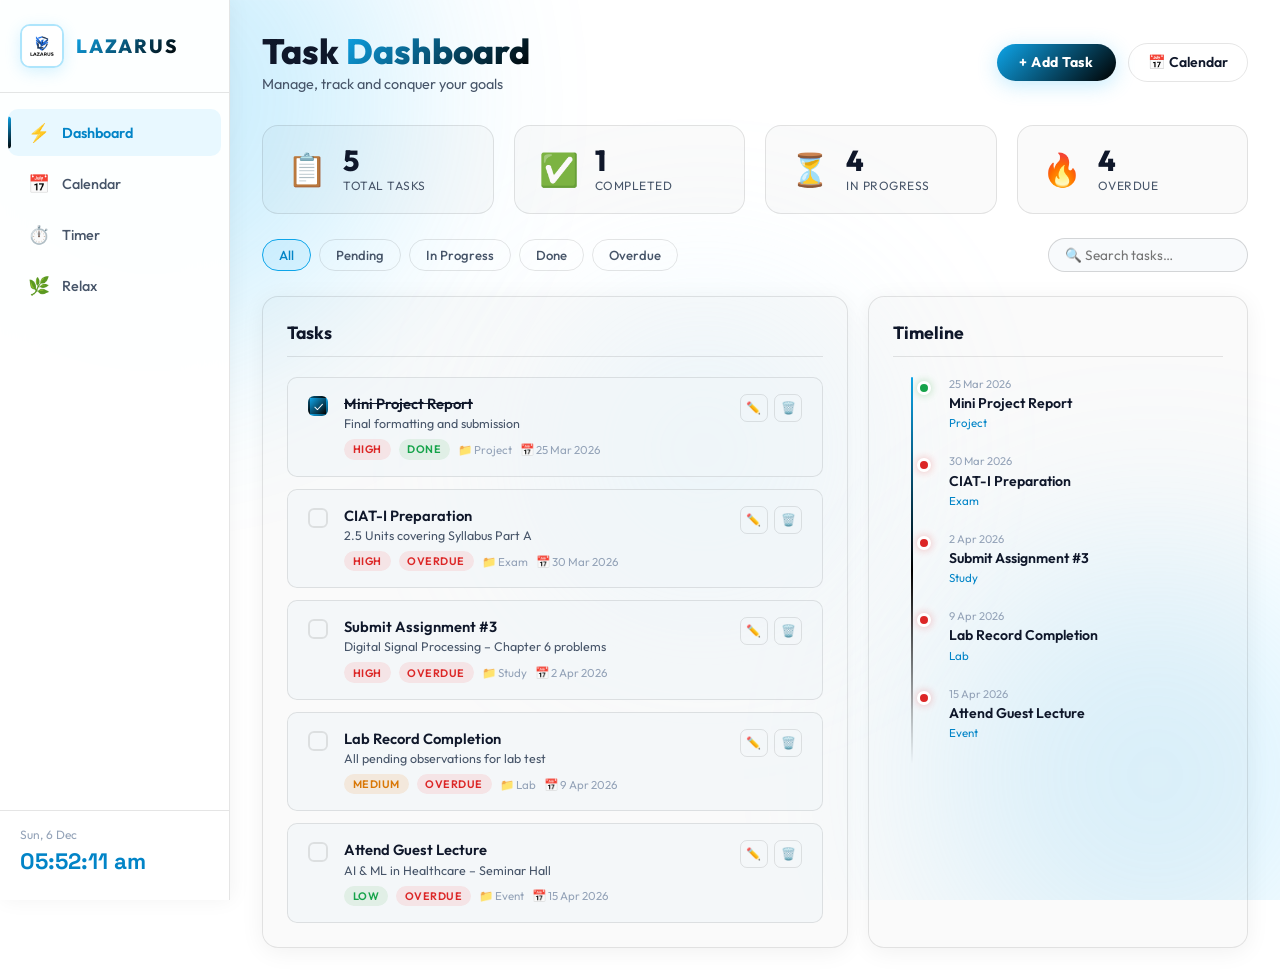
==== commit 686e9f5d: "Update index.html" ====
--- a/index.html
+++ b/index.html
@@ -9,6 +9,8 @@
   <link href="https://fonts.googleapis.com/css2?family=Outfit:wght@300;400;500;600;700;800&family=Space+Grotesk:wght@300;400;500;600;700&display=swap" rel="stylesheet" />
   <link rel="stylesheet" href="css/style.css" />
   <link rel="icon" href="assets/logo.png" />
+  <link rel="apple-touch-icon" sizes="180x180" href="assets/logo.png">
+<link rel="icon" type="image/png" sizes="32x32" href="assets/logo.png">
 </head>
 <body>
 
--- a/css/style.css
+++ b/css/style.css
@@ -13,14 +13,14 @@
   --bg-card:       rgba(0,0,0,0.02);
   --bg-card-hover: rgba(0,0,0,0.05);
   --border:        rgba(0,0,0,0.1);
-  --border-glow:   rgba(37,99,235,0.4);
-
-  --sky:    #2563eb;
-  --sky-dark: #1d4ed8;
+  --border-glow:   rgba(14,165,233,0.4);
+
+  --sky:    #0ea5e9;
+  --sky-dark: #0284c7;
   --orange: #000000;
   --orange-light: #333333;
   --orange-dark: #000000;
-  --blue:   #3b82f6;
+  --blue:   #38bdf8;
   --green:  #16a34a;
   --red:    #dc2626;
   --amber:  #d97706;
@@ -87,19 +87,19 @@
 
 .orb1 {
   width: 500px; height: 500px;
-  background: #3b82f6;
+  background: #38bdf8;
   top: -150px; left: -100px;
   animation-delay: 0s;
 }
 .orb2 {
   width: 450px; height: 450px;
-  background: #93c5fd;
+  background: #7dd3fc;
   bottom: -100px; right: -100px;
   animation-delay: -6s;
 }
 .orb3 {
   width: 300px; height: 300px;
-  background: #bfdbfe;
+  background: #bae6fd;
   top: 50%; left: 55%;
   transform: translate(-50%, -50%);
   animation-delay: -12s;
@@ -112,9 +112,9 @@
 }
 
 /* Relax page soft orbs */
-.page-relax .orb1 { background: #2563eb; }
+.page-relax .orb1 { background: #0ea5e9; }
 .page-relax .orb2 { background: #0f172a; }
-.page-relax .orb3 { background: #1e3a8a; opacity:0.2; }
+.page-relax .orb3 { background: #0c4a6e; opacity:0.2; }
 
 .grid-overlay {
   position: fixed;
@@ -157,11 +157,11 @@
   width: 44px; height: 44px;
   border-radius: 10px;
   object-fit: cover;
-  border: 2px solid rgba(59,130,246,0.4);
-  box-shadow: 0 4px 15px rgba(59,130,246,0.2);
-  transition: var(--tr);
-}
-.logo-img:hover { box-shadow: 0 4px 25px rgba(59,130,246,0.4); transform: scale(1.05); }
+  border: 2px solid rgba(56,189,248,0.4);
+  box-shadow: 0 4px 15px rgba(56,189,248,0.2);
+  transition: var(--tr);
+}
+.logo-img:hover { box-shadow: 0 4px 25px rgba(56,189,248,0.4); transform: scale(1.05); }
 
 .logo-text {
   font-weight: 800;
@@ -210,13 +210,13 @@
 
 .nav-item:hover {
   color: var(--text-primary);
-  background: rgba(59,130,246,0.06);
+  background: rgba(56,189,248,0.06);
 }
 .nav-item:hover::before { height: 60%; }
 
 .nav-item.active {
   color: var(--sky-dark);
-  background: rgba(59,130,246,0.1);
+  background: rgba(56,189,248,0.1);
   font-weight: 600;
 }
 .nav-item.active::before { height: 70%; }
@@ -294,7 +294,7 @@
   animation: fadeUp 0.5s ease forwards;
   box-shadow: 0 4px 24px rgba(0,0,0,0.06);
 }
-.glass-card:hover { border-color: rgba(37,99,235,0.25); box-shadow: 0 8px 32px rgba(37,99,235,0.1); }
+.glass-card:hover { border-color: rgba(14,165,233,0.25); box-shadow: 0 8px 32px rgba(14,165,233,0.1); }
 
 @keyframes fadeUp {
   from { opacity:0; transform:translateY(24px); }
@@ -316,7 +316,7 @@
   transition: var(--tr);
   font-family: var(--font-main);
   letter-spacing: 0.5px;
-  box-shadow: 0 4px 20px rgba(59,130,246,0.3);
+  box-shadow: 0 4px 20px rgba(56,189,248,0.3);
 }
 .btn-primary:hover { transform: translateY(-2px); box-shadow: 0 8px 30px rgba(0,0,0,0.35); }
 .btn-primary:active { transform: translateY(0); }
@@ -337,7 +337,7 @@
   align-items: center;
   gap: 0.4rem;
 }
-.btn-secondary:hover { border-color: var(--sky); color: var(--sky-dark); background: rgba(59,130,246,0.08); }
+.btn-secondary:hover { border-color: var(--sky); color: var(--sky-dark); background: rgba(56,189,248,0.08); }
 
 .btn-ghost {
   background: transparent;
@@ -379,7 +379,7 @@
   cursor: default;
   transition: var(--tr);
 }
-.stat-card:hover { transform: translateY(-3px); border-color: var(--border-glow); box-shadow: 0 8px 24px rgba(59,130,246,0.12); }
+.stat-card:hover { transform: translateY(-3px); border-color: var(--border-glow); box-shadow: 0 8px 24px rgba(56,189,248,0.12); }
 .stat-card::after {
   content:'';
   position:absolute;
@@ -418,7 +418,7 @@
   transition: var(--tr);
   font-family: var(--font-main);
 }
-.filter-btn.active, .filter-btn:hover { border-color: var(--sky); color: var(--sky-dark); background: rgba(59,130,246,0.1); }
+.filter-btn.active, .filter-btn:hover { border-color: var(--sky); color: var(--sky-dark); background: rgba(56,189,248,0.1); }
 .filter-search { margin-left: auto; }
 .filter-search input {
   background: #f8fafc;
@@ -432,7 +432,7 @@
   transition: var(--tr);
   width: 200px;
 }
-.filter-search input:focus { border-color: var(--sky); box-shadow: 0 0 0 3px rgba(59,130,246,0.15); }
+.filter-search input:focus { border-color: var(--sky); box-shadow: 0 0 0 3px rgba(56,189,248,0.15); }
 
 /* ============================================================
    DASH GRID
@@ -472,7 +472,7 @@
   animation: fadeUp 0.4s ease both;
   cursor: pointer;
 }
-.task-item:hover { background: var(--bg-card-hover); border-color: rgba(59,130,246,0.2); transform: translateX(4px); }
+.task-item:hover { background: var(--bg-card-hover); border-color: rgba(56,189,248,0.2); transform: translateX(4px); }
 .task-item.done { opacity: 0.5; }
 .task-item.done .task-name { text-decoration: line-through; }
 
@@ -524,7 +524,7 @@
   transition: var(--tr);
   color: var(--text-secondary);
 }
-.task-action-btn:hover { background: rgba(59,130,246,0.1); color: var(--sky-dark); border-color: var(--sky); }
+.task-action-btn:hover { background: rgba(56,189,248,0.1); color: var(--sky-dark); border-color: var(--sky); }
 
 .empty-state {
   text-align: center;
@@ -560,7 +560,7 @@
   border-radius: 50%;
   background: var(--sky);
   border: 3px solid #ffffff;
-  box-shadow: 0 0 10px rgba(59,130,246,0.4);
+  box-shadow: 0 0 10px rgba(56,189,248,0.4);
   transition: var(--tr);
 }
 .tl-item.done .tl-dot { background: var(--green); box-shadow: 0 0 10px rgba(76,175,80,0.4); }
@@ -647,7 +647,7 @@
 .form-group textarea:focus,
 .form-group select:focus {
   border-color: var(--sky);
-  box-shadow: 0 0 0 3px rgba(59,130,246,0.15);
+  box-shadow: 0 0 0 3px rgba(56,189,248,0.15);
 }
 .form-group select option { background: #ffffff; }
 
@@ -719,11 +719,11 @@
 .cal-cell:hover { background: var(--bg-card-hover); border-color: var(--border); }
 .cal-cell.empty { cursor: default; }
 .cal-cell.today {
-  background: rgba(59,130,246,0.15);
+  background: rgba(56,189,248,0.15);
   border-color: var(--sky);
   color: var(--sky-dark);
   font-weight: 800;
-  box-shadow: 0 0 15px rgba(59,130,246,0.2);
+  box-shadow: 0 0 15px rgba(56,189,248,0.2);
 }
 .cal-cell.holiday { color: var(--red); background: rgba(239,83,80,0.08); }
 .cal-cell.sunday  { color: var(--text-muted); opacity: 0.6; }
@@ -809,7 +809,7 @@
   font-family: var(--font-main);
 }
 .mode-tab.active, .mode-tab:hover {
-  background: rgba(59,130,246,0.12);
+  background: rgba(56,189,248,0.12);
   border-color: var(--sky);
   color: var(--sky-dark);
 }
@@ -831,7 +831,7 @@
 .timer-ring { width: 100%; height: 100%; transform: rotate(-90deg); }
 .ring-bg {
   fill: none;
-  stroke: rgba(59,130,246,0.1);
+  stroke: rgba(56,189,248,0.1);
   stroke-width: 8;
 }
 .ring-progress {
@@ -842,7 +842,7 @@
   stroke-dasharray: 816.8;
   stroke-dashoffset: 0;
   transition: stroke-dashoffset 1s linear;
-  filter: drop-shadow(0 0 8px rgba(59,130,246,0.4));
+  filter: drop-shadow(0 0 8px rgba(56,189,248,0.4));
 }
 
 .timer-display {
@@ -889,7 +889,7 @@
   border-color: transparent;
   color: #ffffff;
   font-weight: 700;
-  box-shadow: 0 4px 20px rgba(59,130,246,0.3);
+  box-shadow: 0 4px 20px rgba(56,189,248,0.3);
 }
 .timer-btn-main:hover { transform: scale(1.05); box-shadow: 0 8px 30px rgba(0,0,0,0.4); background: var(--grad-main); }
 
@@ -926,7 +926,7 @@
   outline: none;
   transition: var(--tr);
 }
-.ci-field input:focus { border-color: var(--sky); box-shadow: 0 0 0 3px rgba(59,130,246,0.15); }
+.ci-field input:focus { border-color: var(--sky); box-shadow: 0 0 0 3px rgba(56,189,248,0.15); }
 .ci-field label { font-size: 0.7rem; color: var(--text-muted); text-transform: uppercase; letter-spacing: 0.5px; }
 .ci-sep { font-size: 2rem; font-weight: 700; color: var(--text-muted); margin-top: -1rem; }
 
@@ -965,7 +965,7 @@
   align-items: center;
   gap: 1rem;
 }
-.activity-card:hover { transform: translateY(-5px); border-color: rgba(59,130,246,0.25); box-shadow: 0 8px 30px rgba(59,130,246,0.12); }
+.activity-card:hover { transform: translateY(-5px); border-color: rgba(56,189,248,0.25); box-shadow: 0 8px 30px rgba(56,189,248,0.12); }
 
 .activity-icon {
   font-size: 3rem;
@@ -1027,19 +1027,19 @@
 .breath-circle {
   width: 120px; height: 120px;
   border-radius: 50%;
-  background: radial-gradient(circle, rgba(59,130,246,0.2), rgba(59,130,246,0.05));
+  background: radial-gradient(circle, rgba(56,189,248,0.2), rgba(56,189,248,0.05));
   border: 2px solid var(--sky);
   display: flex;
   align-items: center;
   justify-content: center;
   position: relative;
-  box-shadow: 0 0 30px rgba(59,130,246,0.2);
+  box-shadow: 0 0 30px rgba(56,189,248,0.2);
   transition: transform 0.8s cubic-bezier(0.4,0,0.2,1), box-shadow 0.8s ease;
 }
 .breath-circle.inhale {
   transform: scale(1.8);
-  box-shadow: 0 0 60px rgba(59,130,246,0.5);
-  background: radial-gradient(circle, rgba(59,130,246,0.35), rgba(59,130,246,0.1));
+  box-shadow: 0 0 60px rgba(56,189,248,0.5);
+  background: radial-gradient(circle, rgba(56,189,248,0.35), rgba(56,189,248,0.1));
 }
 .breath-circle.hold {
   transform: scale(1.8);
@@ -1058,7 +1058,7 @@
   position: absolute;
   inset: -15px;
   border-radius: 50%;
-  border: 1px solid rgba(59,130,246,0.25);
+  border: 1px solid rgba(56,189,248,0.25);
   animation: ringPulse 4s ease-in-out infinite;
 }
 @keyframes ringPulse {
@@ -1082,7 +1082,7 @@
   border-radius: 14px;
   position: relative;
   overflow: hidden;
-  background: rgba(59,130,246,0.05);
+  background: rgba(56,189,248,0.05);
 }
 .eye-target {
   position: absolute;
@@ -1099,7 +1099,7 @@
   animation: pulseDot 2s ease-in-out infinite;
 }
 @keyframes pulseDot {
-  0%,100% { transform: scale(1); opacity: 0.8; box-shadow: 0 0 20px rgba(59,130,246,0.3); }
+  0%,100% { transform: scale(1); opacity: 0.8; box-shadow: 0 0 20px rgba(56,189,248,0.3); }
   50%      { transform: scale(1.5); opacity: 1; box-shadow: 0 0 50px rgba(0,0,0,0.4); }
 }
 
@@ -1107,7 +1107,7 @@
 .step-display { margin: 1rem 0 1.5rem; }
 .step-progress-bar {
   height: 4px;
-  background: rgba(59,130,246,0.08);
+  background: rgba(56,189,248,0.08);
   border-radius: 2px;
   overflow: hidden;
   margin-bottom: 0.75rem;
@@ -1145,17 +1145,17 @@
 }
 
 /* Relax mode orb colors via body class */
-.relax-mode .orb1 { background: #2563eb !important; }
+.relax-mode .orb1 { background: #0ea5e9 !important; }
 .relax-mode .orb2 { background: #0f172a !important; }
-.relax-mode .orb3 { background: #1e3a8a !important; opacity: 0.2 !important; }
+.relax-mode .orb3 { background: #0c4a6e !important; opacity: 0.2 !important; }
 
 /* ============================================================
    SCROLLBAR
    ============================================================ */
 ::-webkit-scrollbar { width: 6px; height: 6px; }
 ::-webkit-scrollbar-track { background: transparent; }
-::-webkit-scrollbar-thumb { background: rgba(59,130,246,0.25); border-radius: 3px; }
-::-webkit-scrollbar-thumb:hover { background: rgba(59,130,246,0.45); }
+::-webkit-scrollbar-thumb { background: rgba(56,189,248,0.25); border-radius: 3px; }
+::-webkit-scrollbar-thumb:hover { background: rgba(56,189,248,0.45); }
 
 /* ============================================================
    RESPONSIVE
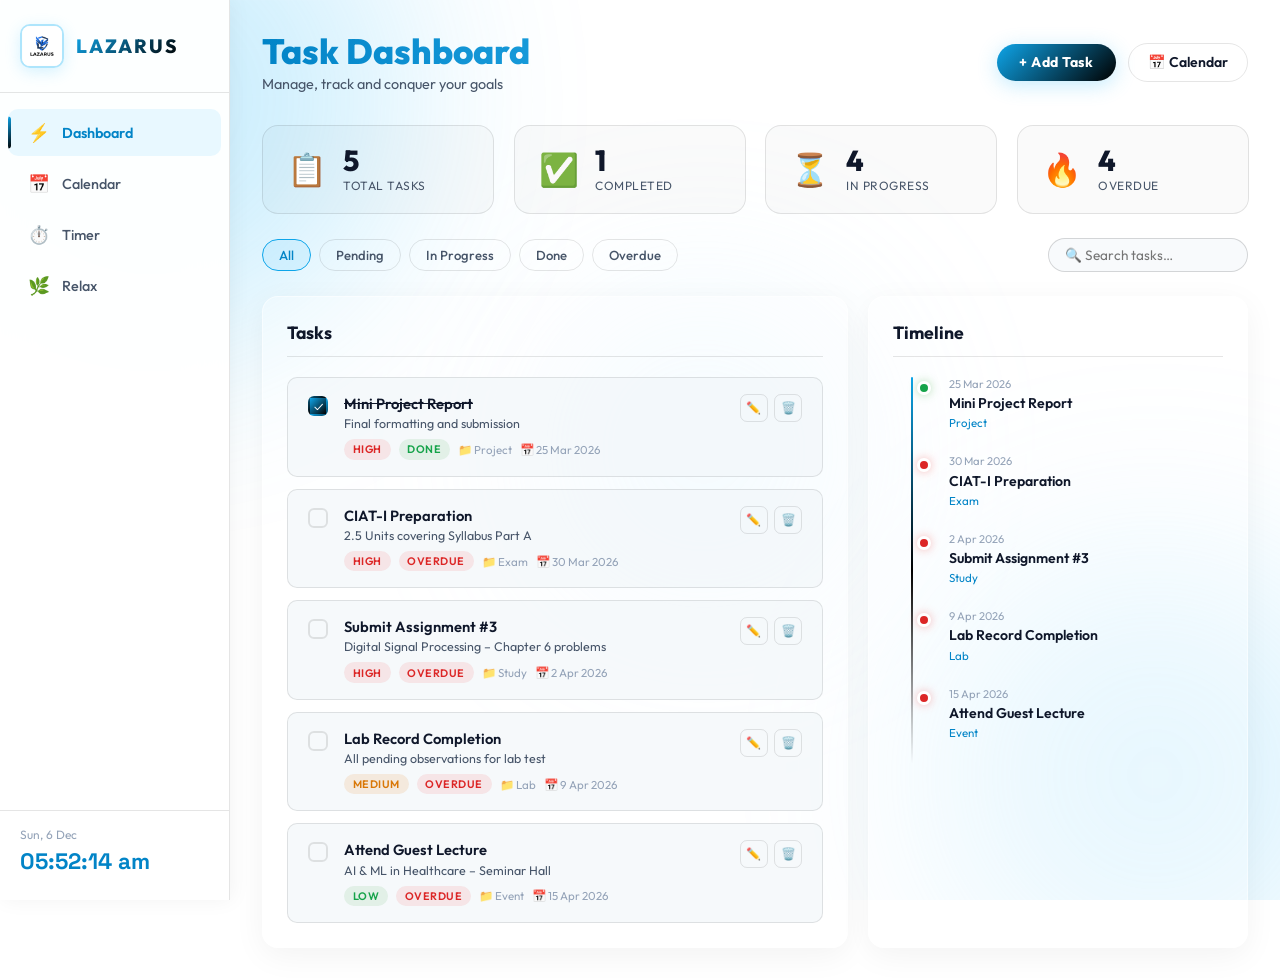
==== commit e4471995: "feat: add advanced visual and interactive effects" ====
--- a/index.html
+++ b/index.html
@@ -9,8 +9,6 @@
   <link href="https://fonts.googleapis.com/css2?family=Outfit:wght@300;400;500;600;700;800&family=Space+Grotesk:wght@300;400;500;600;700&display=swap" rel="stylesheet" />
   <link rel="stylesheet" href="css/style.css" />
   <link rel="icon" href="assets/logo.png" />
-  <link rel="apple-touch-icon" sizes="180x180" href="assets/logo.png">
-<link rel="icon" type="image/png" sizes="32x32" href="assets/logo.png">
 </head>
 <body>
 
@@ -18,8 +16,8 @@
   <svg style="position:absolute;width:0;height:0;overflow:hidden">
     <defs>
       <linearGradient id="ringGrad" x1="0%" y1="0%" x2="100%" y2="100%">
-        <stop offset="0%"   stop-color="#2563eb"/>
-        <stop offset="50%"  stop-color="#1d4ed8"/>
+        <stop offset="0%"   stop-color="#0ea5e9"/>
+        <stop offset="50%"  stop-color="#0284c7"/>
         <stop offset="100%" stop-color="#000000"/>
       </linearGradient>
     </defs>
@@ -67,7 +65,7 @@
   <main class="main-content page-section active" id="page-dashboard">
     <header class="topbar">
       <div class="topbar-left">
-        <h1 class="page-title">Task <span class="gradient-text">Dashboard</span></h1>
+        <h1 class="page-title kinetic-text">Task <span>Dashboard</span></h1>
         <p class="page-subtitle">Manage, track and conquer your goals</p>
       </div>
       <div class="topbar-right">
@@ -77,11 +75,11 @@
     </header>
 
     <!-- Stats -->
-    <section class="stats-row" aria-label="Task statistics">
-      <div class="stat-card"><div class="stat-icon">📋</div><div class="stat-info"><span class="stat-num" id="statTotal">0</span><span class="stat-label">Total Tasks</span></div></div>
-      <div class="stat-card"><div class="stat-icon">✅</div><div class="stat-info"><span class="stat-num" id="statDone">0</span><span class="stat-label">Completed</span></div></div>
-      <div class="stat-card"><div class="stat-icon">⏳</div><div class="stat-info"><span class="stat-num" id="statPending">0</span><span class="stat-label">In Progress</span></div></div>
-      <div class="stat-card"><div class="stat-icon">🔥</div><div class="stat-info"><span class="stat-num" id="statOverdue">0</span><span class="stat-label">Overdue</span></div></div>
+    <section class="stats-row reveal" aria-label="Task statistics">
+      <div class="stat-card tilt-card"><div class="stat-icon">📋</div><div class="stat-info"><span class="stat-num" id="statTotal">0</span><span class="stat-label">Total Tasks</span></div></div>
+      <div class="stat-card tilt-card"><div class="stat-icon">✅</div><div class="stat-info"><span class="stat-num" id="statDone">0</span><span class="stat-label">Completed</span></div></div>
+      <div class="stat-card tilt-card"><div class="stat-icon">⏳</div><div class="stat-info"><span class="stat-num" id="statPending">0</span><span class="stat-label">In Progress</span></div></div>
+      <div class="stat-card tilt-card"><div class="stat-icon">🔥</div><div class="stat-info"><span class="stat-num" id="statOverdue">0</span><span class="stat-label">Overdue</span></div></div>
     </section>
 
     <!-- Filters -->
@@ -96,7 +94,7 @@
 
     <!-- Tasks + Timeline -->
     <div class="dash-grid">
-      <section class="task-section glass-card">
+      <section class="task-section glass-card reveal">
         <h2 class="section-title">Tasks</h2>
         <div class="task-list" id="taskList"></div>
         <div class="empty-state" id="emptyState" style="display:none">
@@ -104,7 +102,7 @@
           <p>No tasks yet. Click <strong>+ Add Task</strong> to get started!</p>
         </div>
       </section>
-      <section class="timeline-section glass-card">
+      <section class="timeline-section glass-card reveal">
         <h2 class="section-title">Timeline</h2>
         <div class="timeline" id="timeline"></div>
       </section>
@@ -117,7 +115,7 @@
   <main class="main-content page-section" id="page-calendar">
     <header class="topbar">
       <div class="topbar-left">
-        <h1 class="page-title">Academic <span class="gradient-text">Calendar</span></h1>
+        <h1 class="page-title kinetic-text">Academic <span>Calendar</span></h1>
         <p class="page-subtitle">KPR Institute – Even Semester 2025–2026</p>
       </div>
       <div class="topbar-right">
@@ -127,7 +125,7 @@
       </div>
     </header>
 
-    <div class="cal-summary-strip glass-card">
+    <div class="cal-summary-strip glass-card reveal">
       <div class="summary-item"><span class="sum-icon">📅</span><span class="sum-num" id="sumWorkingDays">–</span><span class="sum-label">Working Days</span></div>
       <div class="summary-item"><span class="sum-icon">🎉</span><span class="sum-num" id="sumHolidays">–</span><span class="sum-label">Holidays</span></div>
       <div class="summary-item"><span class="sum-icon">🗓️</span><span class="sum-num" id="sumSundays">–</span><span class="sum-label">Sundays</span></div>
@@ -135,7 +133,7 @@
     </div>
 
     <div class="cal-layout">
-      <section class="cal-section glass-card">
+      <section class="cal-section glass-card reveal">
         <div class="cal-header">
           <div class="cal-day-names"><span>Sun</span><span>Mon</span><span>Tue</span><span>Wed</span><span>Thu</span><span>Fri</span><span>Sat</span></div>
         </div>
@@ -149,11 +147,11 @@
         </div>
       </section>
       <aside class="cal-aside">
-        <div class="cal-info-card glass-card">
+        <div class="cal-info-card glass-card reveal tilt-card">
           <h3>🎉 Holidays This Month</h3>
           <ul class="holiday-list" id="holidayList"></ul>
         </div>
-        <div class="cal-info-card glass-card">
+        <div class="cal-info-card glass-card reveal tilt-card">
           <h3>📌 Key Academic Events</h3>
           <ul class="event-list" id="eventList"></ul>
         </div>
@@ -167,7 +165,7 @@
   <main class="main-content page-section" id="page-timer">
     <header class="topbar">
       <div class="topbar-left">
-        <h1 class="page-title">Focus <span class="gradient-text">Timer</span></h1>
+        <h1 class="page-title kinetic-text">Focus <span>Timer</span></h1>
         <p class="page-subtitle">Stay focused, stay productive</p>
       </div>
     </header>
@@ -178,7 +176,7 @@
       <button class="mode-tab" data-mode="stopwatch">⏱ Stopwatch</button>
     </div>
 
-    <div class="timer-center">
+    <div class="timer-center reveal">
       <div class="timer-ring-wrapper">
         <svg class="timer-ring" viewBox="0 0 300 300">
           <circle class="ring-bg" cx="150" cy="150" r="130" />
@@ -233,18 +231,18 @@
   <main class="main-content page-section" id="page-relax">
     <header class="topbar">
       <div class="topbar-left">
-        <h1 class="page-title">Relax & <span class="gradient-text">Wellness</span></h1>
+        <h1 class="page-title kinetic-text">Relax & <span>Wellness</span></h1>
         <p class="page-subtitle">Take a breath. You deserve it.</p>
       </div>
     </header>
 
-    <section class="relax-grid">
-      <div class="activity-card glass-card"><div class="activity-icon">🫁</div><h3>Deep Breathing</h3><p>4-7-8 breathing technique to reduce anxiety instantly</p><button class="btn-primary start-activity" data-activity="breathe">Start</button></div>
-      <div class="activity-card glass-card"><div class="activity-icon">👁️</div><h3>Eye Relaxation</h3><p>20-20-20 rule and palming to relieve eye strain</p><button class="btn-primary start-activity" data-activity="eye">Start</button></div>
-      <div class="activity-card glass-card"><div class="activity-icon">🧘</div><h3>Desk Stretches</h3><p>Quick stretches to release tension from long sessions</p><button class="btn-primary start-activity" data-activity="stretch">Start</button></div>
-      <div class="activity-card glass-card"><div class="activity-icon">🌸</div><h3>Mindfulness Pause</h3><p>5-4-3-2-1 grounding technique for sensory awareness</p><button class="btn-primary start-activity" data-activity="mindful">Start</button></div>
-      <div class="activity-card glass-card"><div class="activity-icon">💆</div><h3>Neck & Shoulder Roll</h3><p>Ease neck stiffness with guided movements</p><button class="btn-primary start-activity" data-activity="neck">Start</button></div>
-      <div class="activity-card glass-card"><div class="activity-icon">🎯</div><h3>Focus Reset</h3><p>Box breathing to re-center and sharpen concentration</p><button class="btn-primary start-activity" data-activity="focus">Start</button></div>
+    <section class="relax-grid reveal">
+      <div class="activity-card glass-card tilt-card"><div class="activity-icon">🫁</div><h3>Deep Breathing</h3><p>4-7-8 breathing technique to reduce anxiety instantly</p><button class="btn-primary start-activity" data-activity="breathe">Start</button></div>
+      <div class="activity-card glass-card tilt-card"><div class="activity-icon">👁️</div><h3>Eye Relaxation</h3><p>20-20-20 rule and palming to relieve eye strain</p><button class="btn-primary start-activity" data-activity="eye">Start</button></div>
+      <div class="activity-card glass-card tilt-card"><div class="activity-icon">🧘</div><h3>Desk Stretches</h3><p>Quick stretches to release tension from long sessions</p><button class="btn-primary start-activity" data-activity="stretch">Start</button></div>
+      <div class="activity-card glass-card tilt-card"><div class="activity-icon">🌸</div><h3>Mindfulness Pause</h3><p>5-4-3-2-1 grounding technique for sensory awareness</p><button class="btn-primary start-activity" data-activity="mindful">Start</button></div>
+      <div class="activity-card glass-card tilt-card"><div class="activity-icon">💆</div><h3>Neck & Shoulder Roll</h3><p>Ease neck stiffness with guided movements</p><button class="btn-primary start-activity" data-activity="neck">Start</button></div>
+      <div class="activity-card glass-card tilt-card"><div class="activity-icon">🎯</div><h3>Focus Reset</h3><p>Box breathing to re-center and sharpen concentration</p><button class="btn-primary start-activity" data-activity="focus">Start</button></div>
     </section>
   </main>
 
--- a/css/style.css
+++ b/css/style.css
@@ -1134,14 +1134,15 @@
    ============================================================ */
 .page-section {
   display: none;
+  opacity: 0;
 }
 .page-section.active {
   display: block;
-  animation: pageFadeIn 0.4s ease forwards;
+  animation: pageFadeIn 0.5s cubic-bezier(0.16, 1, 0.3, 1) forwards;
 }
 @keyframes pageFadeIn {
-  from { opacity: 0; transform: translateY(16px); }
-  to   { opacity: 1; transform: translateY(0); }
+  0% { opacity: 0; transform: translateY(20px) scale(0.98); }
+  100% { opacity: 1; transform: translateY(0) scale(1); }
 }
 
 /* Relax mode orb colors via body class */
@@ -1182,4 +1183,113 @@
    ============================================================ */
 .svg-defs { position: absolute; width: 0; height: 0; overflow: hidden; }
 
-
+/* ============================================================
+   ADVANCED INTERACTIVITY & VISUAL EFFECTS
+   ============================================================ */
+
+/* 1. Kinetic Typography */
+.kinetic-text {
+  background: linear-gradient(270deg, var(--sky), #000000, var(--blue), var(--sky-dark));
+  background-size: 800% 800%;
+  -webkit-background-clip: text;
+  -webkit-text-fill-color: transparent;
+  background-clip: text;
+  animation: kineticFlow 8s ease infinite;
+  display: inline-block;
+}
+@keyframes kineticFlow {
+  0% { background-position: 0% 50%; }
+  50% { background-position: 100% 50%; }
+  100% { background-position: 0% 50%; }
+}
+
+/* 2. Loading Skeletons */
+.skeleton {
+  position: relative;
+  overflow: hidden;
+  background-color: var(--bg-card);
+  border-radius: var(--radius-sm);
+}
+.skeleton::after {
+  content: "";
+  position: absolute;
+  top: 0; right: 0; bottom: 0; left: 0;
+  transform: translateX(-100%);
+  background-image: linear-gradient(
+    90deg,
+    transparent,
+    rgba(255, 255, 255, 0.4),
+    transparent
+  );
+  animation: shimmer 1.5s infinite;
+}
+@keyframes shimmer {
+  100% { transform: translateX(100%); }
+}
+
+.skeleton-item {
+  height: 80px;
+  margin-bottom: 0.75rem;
+  border-radius: var(--radius-sm);
+  background: rgba(241,245,249,0.5);
+}
+
+/* 3. Micro-interactions (Ripple & Thump) */
+.btn-primary, .btn-secondary, .nav-item, .task-action-btn, .mode-tab, .filter-btn {
+  position: relative;
+  overflow: hidden;
+}
+.ripple {
+  position: absolute;
+  border-radius: 50%;
+  transform: scale(0);
+  animation: ripple-anim 0.6s linear;
+  background-color: rgba(255, 255, 255, 0.4);
+  pointer-events: none;
+}
+.btn-secondary .ripple, .nav-item .ripple, .task-action-btn .ripple, .mode-tab .ripple, .filter-btn .ripple {
+  background-color: rgba(14, 165, 233, 0.2);
+}
+@keyframes ripple-anim {
+  to { transform: scale(4); opacity: 0; }
+}
+
+/* 4. Glassmorphism Refinement */
+.glass-card {
+  box-shadow: 0 8px 32px 0 rgba(0, 0, 0, 0.05);
+  border: 1px solid rgba(255, 255, 255, 0.5);
+  background: rgba(255, 255, 255, 0.3);
+}
+
+/* 5. Scrollytelling Revealer */
+.reveal {
+  opacity: 0;
+  transform: translateY(30px);
+  transition: all 0.8s cubic-bezier(0.16, 1, 0.3, 1);
+}
+.reveal.visible {
+  opacity: 1;
+  transform: translateY(0);
+}
+
+/* 6. 3D Tilt Card Base */
+.tilt-card {
+  transition: transform 0.1s ease;
+  transform-style: preserve-3d;
+  will-change: transform;
+}
+.tilt-card:hover {
+  z-index: 10;
+}
+
+/* 7. Accessibility (Reduced Motion) */
+@media (prefers-reduced-motion: reduce) {
+  *, ::before, ::after {
+    animation-duration: 0.01ms !important;
+    animation-iteration-count: 1 !important;
+    transition-duration: 0.01ms !important;
+    scroll-behavior: auto !important;
+  }
+}
+
+
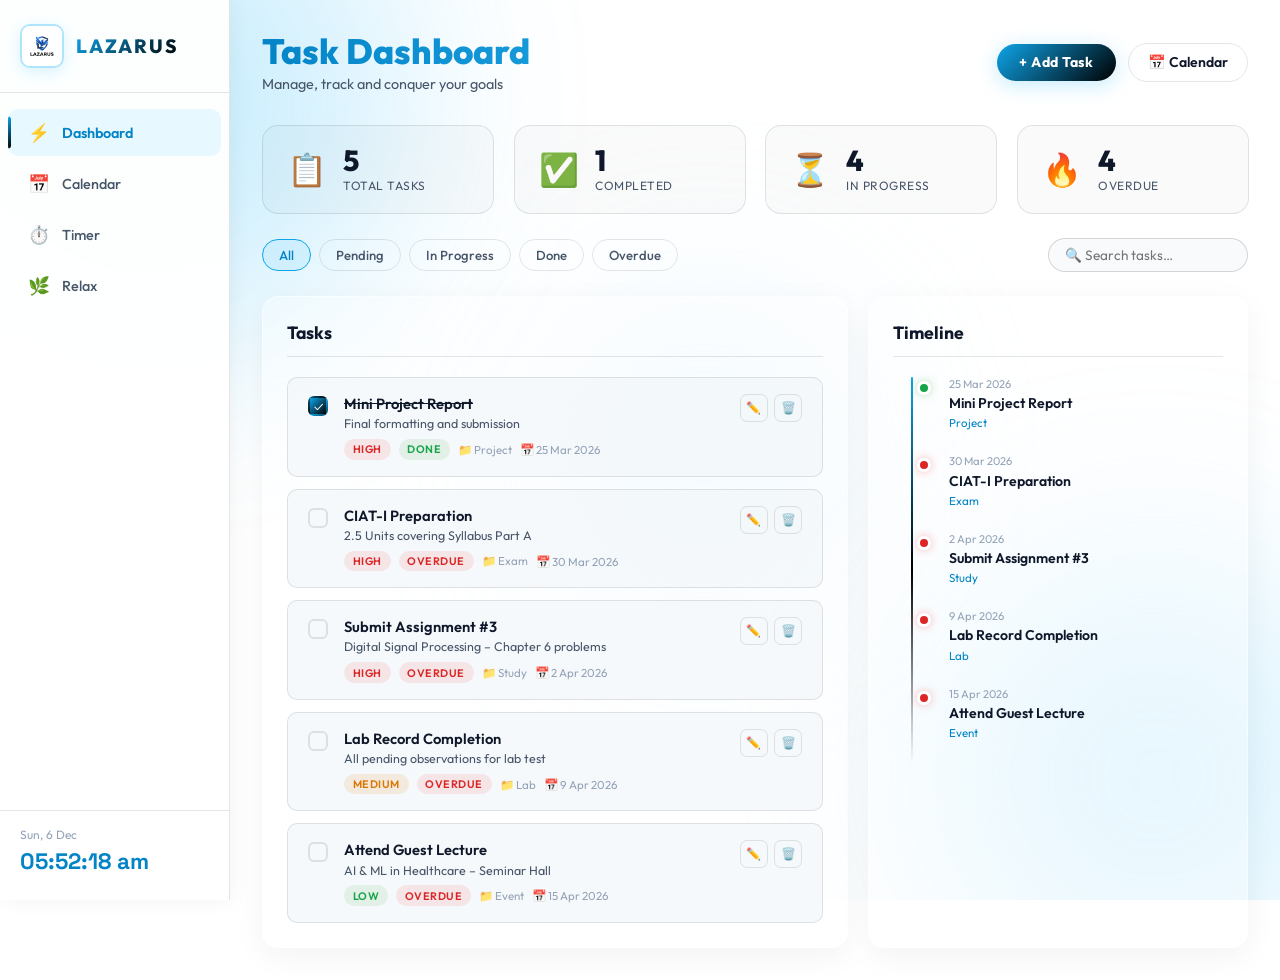
==== commit 83aab966: "Merge branch 'main' of https://github.com/ashwin-collab/LAZARUS" ====
--- a/index.html
+++ b/index.html
@@ -9,6 +9,8 @@
   <link href="https://fonts.googleapis.com/css2?family=Outfit:wght@300;400;500;600;700;800&family=Space+Grotesk:wght@300;400;500;600;700&display=swap" rel="stylesheet" />
   <link rel="stylesheet" href="css/style.css" />
   <link rel="icon" href="assets/logo.png" />
+  <link rel="apple-touch-icon" sizes="180x180" href="assets/logo.png">
+<link rel="icon" type="image/png" sizes="32x32" href="assets/logo.png">
 </head>
 <body>
 
